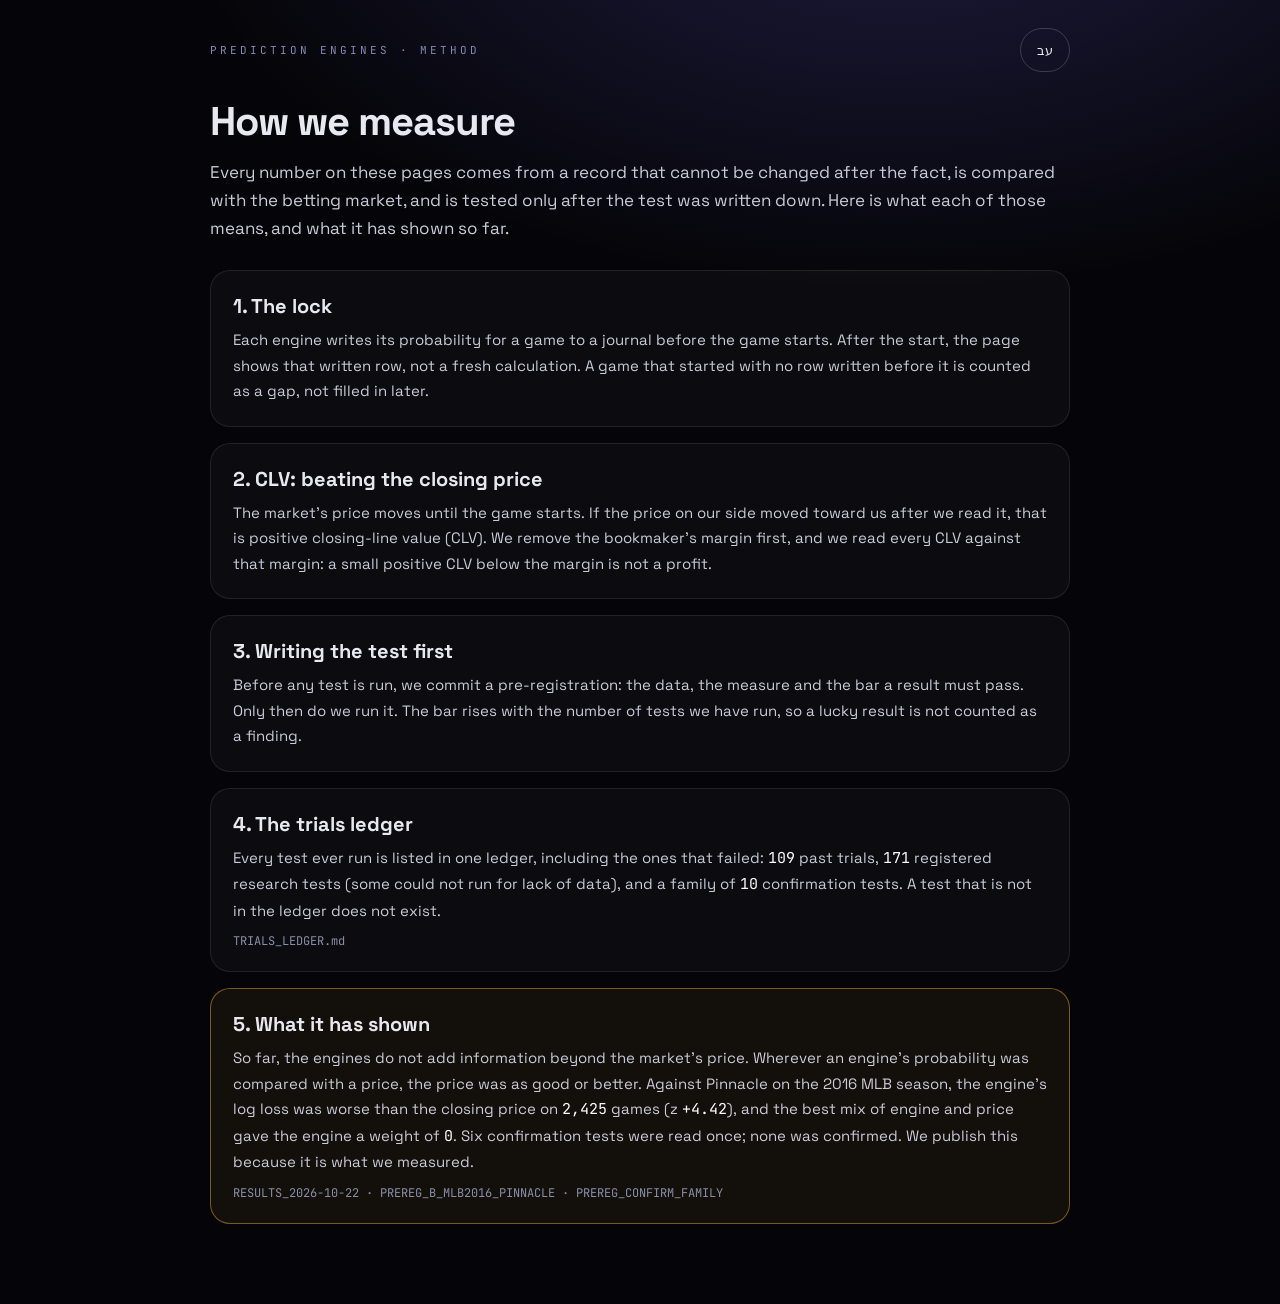
==== measure/index.html @ a39a58fb "measure/index.html: How we measure (he/en), local only. Checked 390/1024 en/he: no error, no h-scrol" ====
<!doctype html>
<html lang="en" dir="ltr"><head><meta charset="utf-8"><meta name="viewport" content="width=device-width, initial-scale=1">
<title>How we measure · Prediction Engines</title>
<link rel="preconnect" href="https://fonts.googleapis.com"><link rel="preconnect" href="https://fonts.gstatic.com" crossorigin>
<link href="https://fonts.googleapis.com/css2?family=Space+Grotesk:wght@400;500;600;700&family=JetBrains+Mono:wght@400;500;600&family=Heebo:wght@300;400;500;600;700;800&display=swap" rel="stylesheet">
<link rel="stylesheet" href="../assets/a11y.css">
<style>
  :root{--f:'Space Grotesk','Heebo',system-ui,sans-serif;--fm:'JetBrains Mono',monospace}
  html[lang="he"]{--f:'Heebo','Space Grotesk',system-ui,sans-serif}
  body{margin:0;background:#050509;color:#e8e9f0;font-family:var(--f);-webkit-font-smoothing:antialiased;overflow-x:hidden;
       background-image:radial-gradient(1200px 700px at 70% -10%, rgba(124,109,255,0.22), transparent 60%)}
  .wrap{max-width:860px;margin:0 auto;padding:28px 20px 64px}
  .top{display:flex;justify-content:space-between;align-items:center;gap:12px;margin-bottom:28px}
  .kick{font-family:var(--fm);font-size:11px;letter-spacing:3px;text-transform:uppercase;color:#8a86b8}
  .lang{border:1px solid rgba(255,255,255,0.18);background:transparent;color:#e8e9f0;border-radius:999px;padding:10px 16px;
        font-family:var(--fm);font-size:13px;min-width:44px;min-height:44px;cursor:pointer}
  .lang:focus-visible{outline:2px solid #9d8cff;outline-offset:2px}
  h1{font-size:40px;line-height:1.1;letter-spacing:-1px;margin:0 0 14px}
  .lead{font-size:17px;line-height:1.65;color:#c9cbd8;margin:0 0 28px}
  .card{border:1px solid rgba(255,255,255,0.09);background:rgba(255,255,255,0.03);border-radius:20px;padding:22px 22px;margin:0 0 16px}
  .card h2{font-size:20px;margin:0 0 8px}
  .card p{font-size:15px;line-height:1.7;color:#c9cbd8;margin:0}
  .find{border-color:rgba(245,178,61,0.45);background:rgba(245,178,61,0.06)}
  .num{font-family:var(--fm);color:#fff}
  .src{font-family:var(--fm);font-size:12px;color:#8a8fa8;margin-top:10px}
  a{color:#b9adff}
  [data-l]{display:none} html[lang="en"] [data-l="en"], html[lang="he"] [data-l="he"]{display:block}
  html[lang="en"] span[data-l="en"], html[lang="he"] span[data-l="he"]{display:inline}
  @media (max-width:520px){h1{font-size:30px}.wrap{padding:20px 16px 48px}}
</style></head>
<body>
<div class="wrap">
  <div class="top">
    <div class="kick"><span data-l="en">Prediction Engines · method</span><span data-l="he">מנועי חיזוי · שיטה</span></div>
    <button class="lang" id="lang" type="button" aria-label="Switch language / החלף שפה"><span data-l="en">עב</span><span data-l="he">EN</span></button>
  </div>

  <h1><span data-l="en">How we measure</span><span data-l="he">איך אנחנו מודדים</span></h1>
  <p class="lead" data-l="en">Every number on these pages comes from a record that cannot be changed after the fact, is compared with the betting market, and is tested only after the test was written down. Here is what each of those means, and what it has shown so far.</p>
  <p class="lead" data-l="he">כל מספר בדפים האלה מגיע מרשומה שאי אפשר לשנות בדיעבד, נמדד מול שוק ההימורים, ונבדק רק אחרי שהבדיקה נכתבה מראש. כך זה עובד, ומה זה הראה עד עכשיו.</p>

  <div class="card"><h2><span data-l="en">1. The lock</span><span data-l="he">1. הנעילה</span></h2>
    <p data-l="en">Each engine writes its probability for a game to a journal before the game starts. After the start, the page shows that written row, not a fresh calculation. A game that started with no row written before it is counted as a gap, not filled in later.</p>
    <p data-l="he">כל מנוע כותב את ההסתברות שלו למשחק ליומן לפני שהמשחק מתחיל. אחרי הפתיחה הדף מציג את השורה שנכתבה, לא חישוב חדש. משחק שהתחיל בלי שורה שנכתבה לפניו נספר כפער, ולא מושלם בדיעבד.</p></div>

  <div class="card"><h2><span data-l="en">2. CLV: beating the closing price</span><span data-l="he">2. CLV: לנצח את מחיר הסגירה</span></h2>
    <p data-l="en">The market's price moves until the game starts. If the price on our side moved toward us after we read it, that is positive closing-line value (CLV). We remove the bookmaker's margin first, and we read every CLV against that margin: a small positive CLV below the margin is not a profit.</p>
    <p data-l="he">מחיר השוק זז עד תחילת המשחק. אם המחיר בצד שלנו זז לכיווננו אחרי שקראנו אותו, זה ערך קו סגירה (CLV) חיובי. קודם מסירים את עמלת סוכן ההימורים, וכל CLV נקרא מול העמלה: CLV חיובי קטן מהעמלה אינו רווח.</p></div>

  <div class="card"><h2><span data-l="en">3. Writing the test first</span><span data-l="he">3. כותבים את הבדיקה קודם</span></h2>
    <p data-l="en">Before any test is run, we commit a pre-registration: the data, the measure and the bar a result must pass. Only then do we run it. The bar rises with the number of tests we have run, so a lucky result is not counted as a finding.</p>
    <p data-l="he">לפני שבדיקה רצה, נשמרת הצהרה מוקדמת: הנתונים, המדד והרף שתוצאה צריכה לעבור. רק אחר כך מריצים. הרף עולה עם מספר הבדיקות שכבר רצו, כך שתוצאה של מזל לא נספרת כממצא.</p></div>

  <div class="card"><h2><span data-l="en">4. The trials ledger</span><span data-l="he">4. יומן הניסויים</span></h2>
    <p data-l="en">Every test ever run is listed in one ledger, including the ones that failed: <span class="num">109</span> past trials, <span class="num">171</span> registered research tests (some could not run for lack of data), and a family of <span class="num">10</span> confirmation tests. A test that is not in the ledger does not exist.</p>
    <p data-l="he">כל בדיקה שרצה אי פעם רשומה ביומן אחד, כולל אלה שנכשלו: <span class="num">109</span> ניסויי עבר, <span class="num">171</span> בדיקות מחקר רשומות (חלקן לא יכלו לרוץ מחוסר נתונים), ומשפחה של <span class="num">10</span> מבחני אישור. בדיקה שלא רשומה ביומן לא קיימת.</p>
    <div class="src">TRIALS_LEDGER.md</div></div>

  <div class="card find"><h2><span data-l="en">5. What it has shown</span><span data-l="he">5. מה זה הראה</span></h2>
    <p data-l="en">So far, the engines do not add information beyond the market's price. Wherever an engine's probability was compared with a price, the price was as good or better. Against Pinnacle on the 2016 MLB season, the engine's log loss was worse than the closing price on <span class="num">2,425</span> games (z <span class="num">+4.42</span>), and the best mix of engine and price gave the engine a weight of <span class="num">0</span>. Six confirmation tests were read once; none was confirmed. We publish this because it is what we measured.</p>
    <p data-l="he">עד עכשיו, המנועים לא מוסיפים מידע מעבר למחיר השוק. בכל מקום שהסתברות של מנוע הושוותה למחיר, המחיר היה טוב לפחות כמוה. מול Pinnacle בעונת MLB 2016, ה-log loss של המנוע היה גרוע ממחיר הסגירה על <span class="num">2,425</span> משחקים (z <span class="num">+4.42</span>), והשילוב הטוב ביותר של מנוע ומחיר נתן למנוע משקל <span class="num">0</span>. שישה מבחני אישור נקראו פעם אחת, ואף אחד לא אושר. אנחנו מפרסמים את זה כי זה מה שנמדד.</p>
    <div class="src">RESULTS_2026-10-22 · PREREG_B_MLB2016_PINNACLE · PREREG_CONFIRM_FAMILY</div></div>
</div>
<script>
  (function(){var b=document.getElementById('lang');b.addEventListener('click',function(){var h=document.documentElement;var l=h.lang==='he'?'en':'he';h.lang=l;h.dir=l==='he'?'rtl':'ltr';});})();
</script>
</body></html>
---- assets/a11y.css ----
/* Tap targets at least 44 x 44 px (KNOWN_DEFECTS 92). Clickable elements of the Command Center are role="button" (and the
   hub's language pill, .langbtn). One without its own display gets inline-flex so its label stays centred as it grows. */
[role=button], [role=tab], .langbtn { min-height: 44px; min-width: 44px; box-sizing: border-box; }
/* Item 108: a game card (grid-column in its style) keeps its own block layout; as a centred flex box its rows overflowed both edges. */
[role=button]:not([style*="display"]):not([style*="grid-column"]), .langbtn { display: inline-flex; align-items: center; justify-content: center; vertical-align: middle; }
input[type=date], select { min-height: 44px; box-sizing: border-box; }
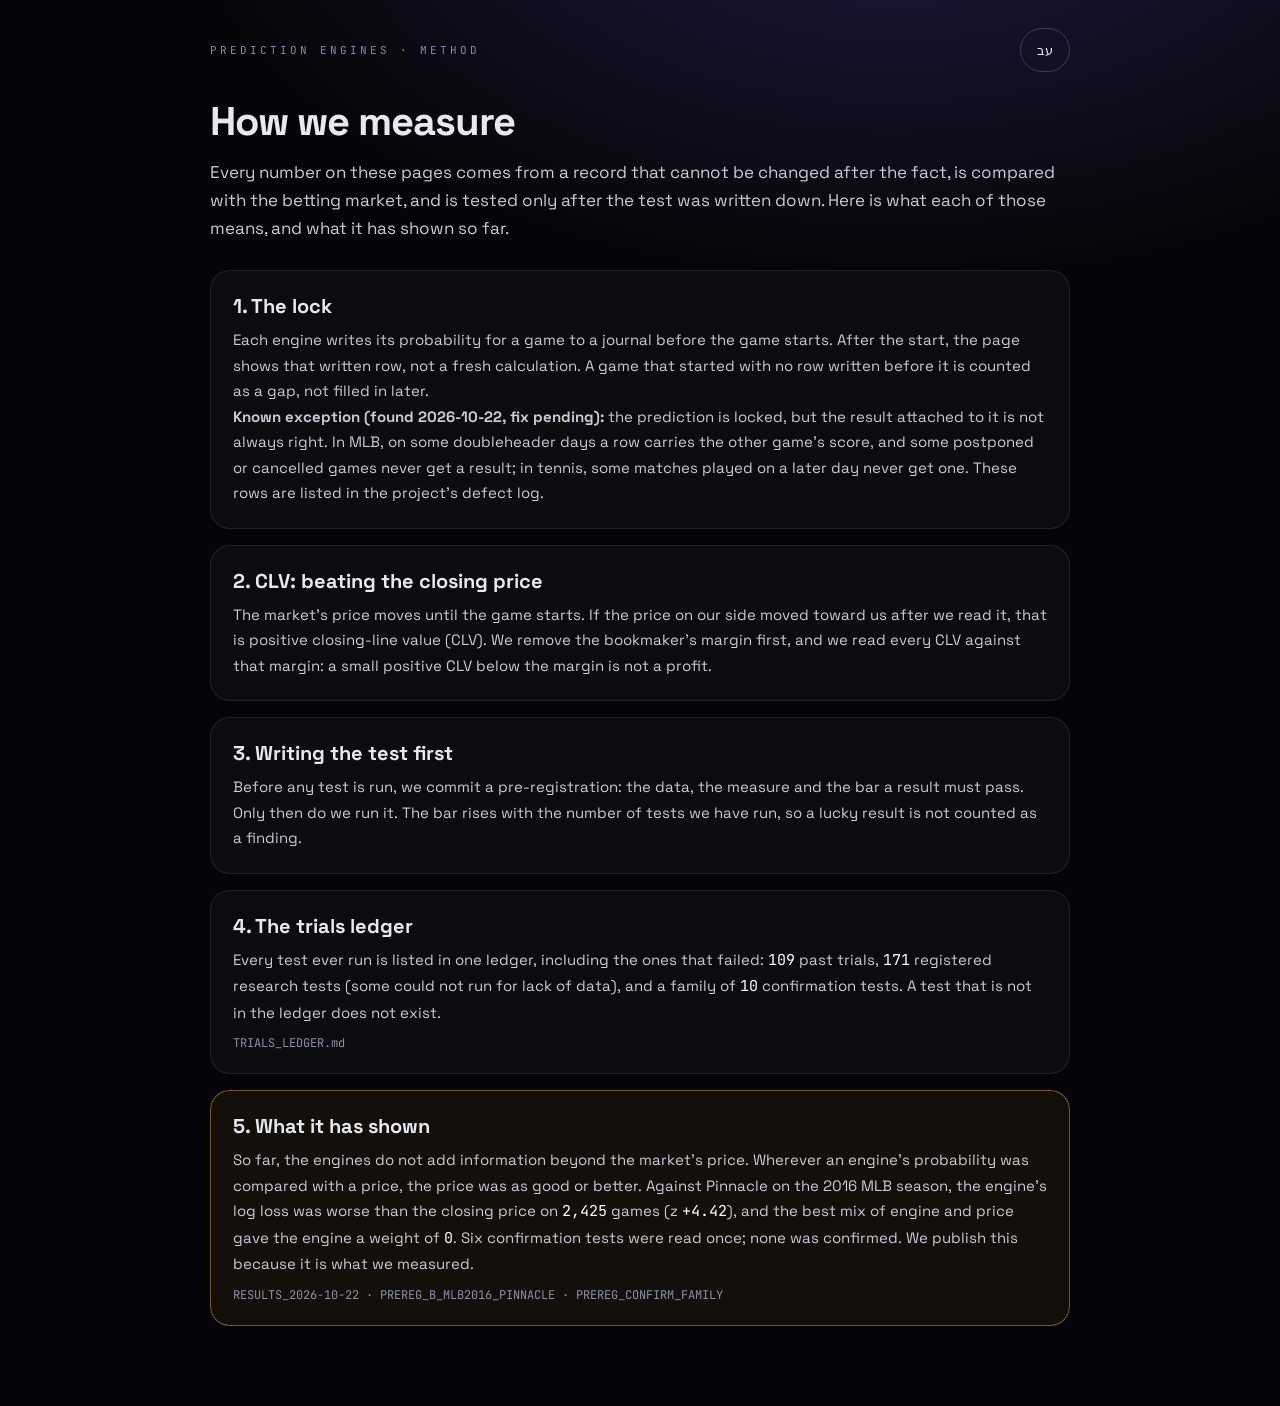
==== commit cbef4468: "Measure page: known-exceptions paragraph under The lock (en/he); rendered in the card, no page error" ====
--- a/measure/index.html
+++ b/measure/index.html
@@ -41,7 +41,9 @@
 
   <div class="card"><h2><span data-l="en">1. The lock</span><span data-l="he">1. הנעילה</span></h2>
     <p data-l="en">Each engine writes its probability for a game to a journal before the game starts. After the start, the page shows that written row, not a fresh calculation. A game that started with no row written before it is counted as a gap, not filled in later.</p>
-    <p data-l="he">כל מנוע כותב את ההסתברות שלו למשחק ליומן לפני שהמשחק מתחיל. אחרי הפתיחה הדף מציג את השורה שנכתבה, לא חישוב חדש. משחק שהתחיל בלי שורה שנכתבה לפניו נספר כפער, ולא מושלם בדיעבד.</p></div>
+    <p data-l="he">כל מנוע כותב את ההסתברות שלו למשחק ליומן לפני שהמשחק מתחיל. אחרי הפתיחה הדף מציג את השורה שנכתבה, לא חישוב חדש. משחק שהתחיל בלי שורה שנכתבה לפניו נספר כפער, ולא מושלם בדיעבד.</p>
+    <p data-l="en"><b>Known exception (found 2026-10-22, fix pending):</b> the prediction is locked, but the result attached to it is not always right. In MLB, on some doubleheader days a row carries the other game's score, and some postponed or cancelled games never get a result; in tennis, some matches played on a later day never get one. These rows are listed in the project's defect log.</p>
+    <p data-l="he"><b>חריג ידוע (נמצא ב-22.10.2026, תיקון ממתין):</b> התחזית נעולה, אבל התוצאה שמוצמדת אליה לא תמיד נכונה. ב-MLB, בחלק מהימים הכפולים שורה נושאת את התוצאה של המשחק האחר, וחלק מהמשחקים שנדחו או בוטלו לא מקבלים תוצאה בכלל; בטניס, חלק מהמשחקים ששוחקו ביום מאוחר יותר לא מקבלים תוצאה. השורות האלה רשומות ביומן הפגמים של הפרויקט.</p></div>
 
   <div class="card"><h2><span data-l="en">2. CLV: beating the closing price</span><span data-l="he">2. CLV: לנצח את מחיר הסגירה</span></h2>
     <p data-l="en">The market's price moves until the game starts. If the price on our side moved toward us after we read it, that is positive closing-line value (CLV). We remove the bookmaker's margin first, and we read every CLV against that margin: a small positive CLV below the margin is not a profit.</p>
